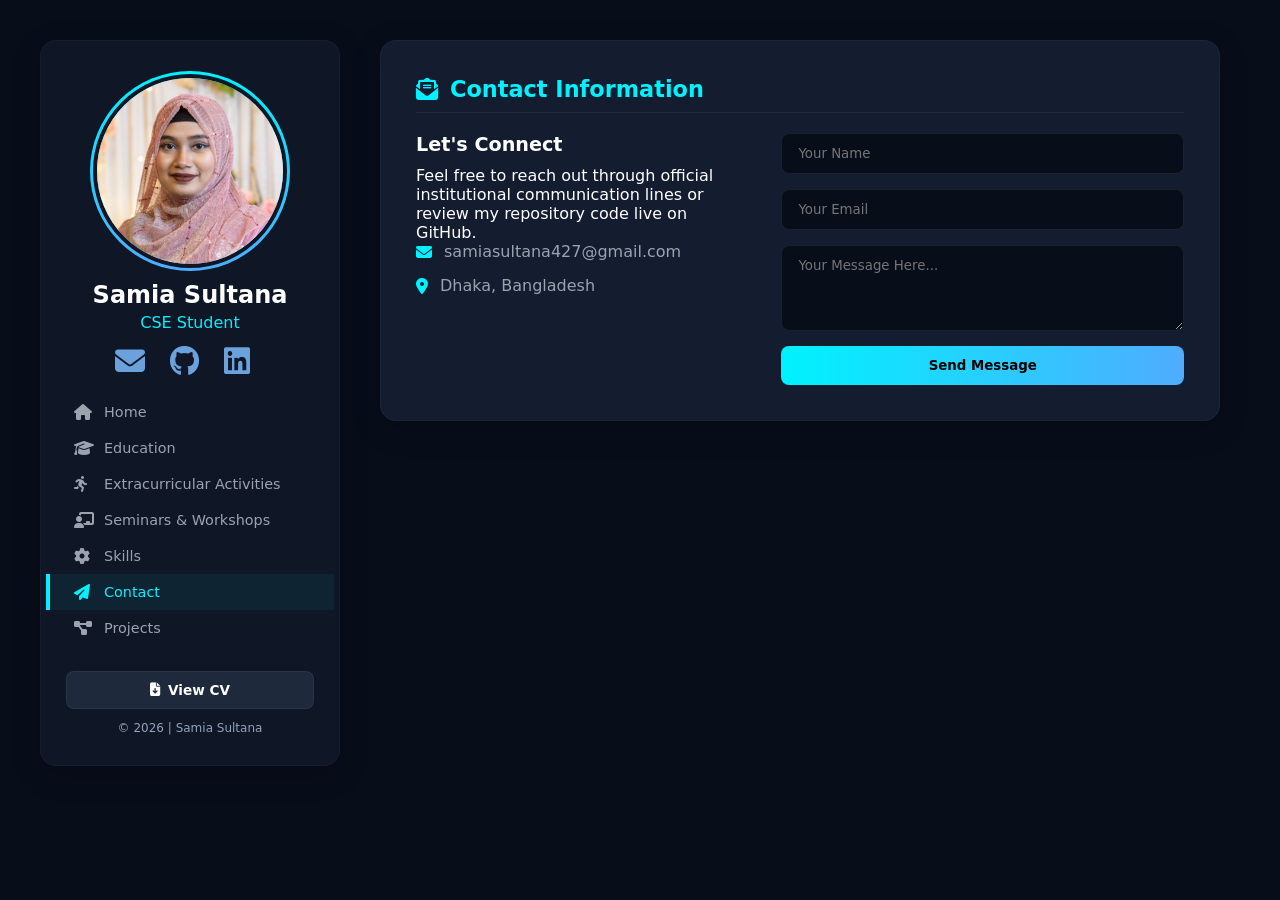
==== contact.html @ cfa30109 "Bring portfolio files to root for deployment" ====
<!DOCTYPE html>
<html lang="en">
<head>
    <meta charset="UTF-8">
    <meta name="viewport" content="width=device-width, initial-scale=1.0">
    <title>Contact | Samia Sultana</title>

    <link rel="stylesheet" href="style.css">
    <link rel="stylesheet" href="https://cloudflare.com">
    <link rel="stylesheet" href="https://cdnjs.cloudflare.com/ajax/libs/font-awesome/6.7.2/css/all.min.css">
</head>
<body>
    <div class="portfolio-layout">
        <aside class="sidebar">
            <div class="sidebar-header">
                <div class="avatar-box"><img src="assests/profile.jpg" alt="Samia Sultana"></div>
                <h2>Samia Sultana</h2>
                <p>CSE Student</p>
                  <div class="social-icons">
    
                        <!-- Gmail Link -->
                    	   <a href="mailto:samiasultana427@gmail.com">
                    	   <i class="fa-solid fa-envelope"></i>
                    	   </a>
        
       			   <!-- GitHub Link -->
       			   <a href="https://github.com/Samia3156" target="_blank">
           		   <i class="fa-brands fa-github"></i>
       		           </a>

        		   <!-- LinkedIn Link -->
        		   <a href="https://linkedin.com" target="_blank">
            		   <i class="fa-brands fa-linkedin"></i>
       			   </a>

        
                     </div>
            </div>
            <ul class="nav-menu">
                <li><a href="index.html"><i class="fas fa-home"></i> Home</a></li>
                <li><a href="education.html"><i class="fas fa-graduation-cap"></i> Education</a></li>
                <li><a href="extracurricular.html"><i class="fas fa-running"></i> Extracurricular Activities</a></li>
                <li><a href="seminars.html"><i class="fas fa-chalkboard-teacher"></i> Seminars & Workshops</a></li>
                <li><a href="skills.html"><i class="fas fa-cog"></i> Skills</a></li>
                <li><a href="contact.html" class="active"><i class="fas fa-paper-plane"></i> Contact</a></li>
                <li><a href="projects.html"><i class="fas fa-project-diagram"></i> Projects</a></li>
            </ul>
            <div class="sidebar-footer">
                <a href="assests/cv.pdf" target="_blank" class="cv-download-btn"><i class="fas fa-file-download"></i> View CV</a>
                <p>© 2026 | Samia Sultana</p>
            </div>
        </aside>

        <main class="main-content">
            <div class="content-container">
                <section class="dashboard-card">
                    <h2><i class="fas fa-envelope-open-text"></i> Contact Information</h2>
                    <div class="contact-split">
                        <div class="contact-details-box">
                            <h3>Let's Connect</h3>
                            <p>Feel free to reach out through official institutional communication lines or review my repository code live on GitHub.</p>
                            <div class="c-item"><i class="fas fa-envelope"></i> <span>samiasultana427@gmail.com</span></div>
                            <div class="c-item"><i class="fas fa-map-marker-alt"></i> <span>Dhaka, Bangladesh</span></div>
                        </div>
                        <form class="c-form" onsubmit="event.preventDefault(); alert('Message sent successfully!');">
                            <input type="text" placeholder="Your Name" required>
                            <input type="email" placeholder="Your Email" required>
                            <textarea rows="4" placeholder="Your Message Here..." required></textarea>
                            <button type="submit" class="send-btn">Send Message</button>
                        </form>
                    </div>
                </section>
            </div>
        </main>
    </div>
</body>
</html>
---- style.css ----
:root {
    --bg-base: #080d1a;
    --bg-sidebar: #0f1626;
    --bg-card: #141d30;
    --color-primary: #00f2fe;
    --color-secondary: #4facfe;
    --text-heading: #ffffff;
    --text-paragraph: #9ca3af;
    --sidebar-width: 300px;
}

* {
    margin: 0;
    padding: 0;
    box-sizing: border-box;
    font-family: 'Segoe UI', system-ui, -apple-system, sans-serif;
}

body {
    background-color: var(--bg-base);
    color: var(--text-heading);
    min-height: 100vh;
    display: flex;
    justify-content: center;
}

.portfolio-layout {
    max-width: 1200px;
    width: 100%;
    display: flex;
    padding: 40px 20px 40px 0px; 
    
    gap: 40px;
}

/* ---------------- SIDEBAR DESIGN (NOT FIXED - SCROLLS NATURAL) ---------------- */
.sidebar {
    width: var(--sidebar-width);
    background-color: var(--bg-sidebar);
    border: 1px solid rgba(255, 255, 255, 0.03);
    border-radius: 16px;
    padding: 30px 5px;
    display: flex;
    flex-direction: column;
    height: fit-content;
    box-shadow: 0 8px 30px rgba(0,0,0,0.2);
}

.sidebar-header { text-align: center; padding: 0 20px; }

.avatar-box {
    width: 200px; height: 200px;
    margin: 0 auto 10px;
    border-radius: 50%;
    padding: 3px;
    background: linear-gradient(to bottom, var(--color-primary), var(--color-secondary));
}

.avatar-box img {
    width: 100%; height: 100%;
    border-radius: 50%;
    object-fit: cover;
    border: 4px solid var(--bg-sidebar);
}

.sidebar-header h2 { font-size: 1.5rem; font-weight: 700; color: var(--text-heading); margin-bottom: 4px; }
.sidebar-header p { color: var(--color-primary); font-size: 1.0rem; font-weight: 500; margin-bottom: 12px; }

.social-links { 
    display: flex; 
    justify-content: center; 
    gap: 18px; /* আইকনগুলোর ভেতরের দূরত্ব */
    margin-top: 15px; /* CSE Student লাইনের থেকে নিচের দূরত্ব */
}

.social-icons a {
            font-size: 30px;
            margin-right: 15px;
            color: #6ba2db;
            text-decoration: none;
        }
        .social-icons a:hover {
            color: #0077b5; /* Hover color */
        }

/* Navigation Menu */
.nav-menu { list-style: none; margin-top: 15px; margin-bottom: 25px; }
.nav-menu a {
    display: flex; align-items: center; gap: 12px;
    color: var(--text-paragraph); text-decoration: none;
    padding: 10px 24px;
    font-size: 0.9rem; font-weight: 500;
    transition: all 0.2s;
    border-left: 4px solid transparent;
}
.nav-menu a i { font-size: 1rem; width: 18px; color: var(--text-paragraph); }

.nav-menu a:hover, .nav-menu a.active {
    background: rgba(0, 242, 254, 0.06);
    color: var(--color-primary);
    border-left: 4px solid var(--color-primary);
}
.nav-menu a:hover i, .nav-menu a.active i { color: var(--color-primary); }

/* Footer Copyright */
.sidebar-footer { padding: 0 20px; text-align: center; margin-top: auto; }
.sidebar-footer p { font-size: 0.75rem; color: #94a3b8; margin-top: 12px; font-weight: 500; }

.cv-download-btn {
    display: flex; align-items: center; justify-content: center; gap: 8px;
    background: #1e293b; color: #ffffff; text-decoration: none; padding: 10px;
    border-radius: 8px; font-weight: 600; font-size: 0.85rem; transition: all 0.3s;
    border: 1px solid rgba(255,255,255,0.05);
}
.cv-download-btn:hover { background: #0f172a; }

/* ---------------- MAIN CONTENT DESIGN ---------------- */
.main-content { flex: 1; }
.content-container { display: flex; flex-direction: column; gap: 30px; }

.dashboard-card {
    background-color: var(--bg-card);
    border: 1px solid rgba(255, 255, 255, 0.03);
    padding: 35px; border-radius: 16px;
    box-shadow: 0 8px 30px rgba(0,0,0,0.2);
}

.dashboard-card h2 { 
    font-size: 1.4rem; font-weight: 700; margin-bottom: 20px; 
    display: flex; align-items: center; gap: 12px; color: var(--color-primary); 
    border-bottom: 1px solid rgba(255,255,255,0.05); padding-bottom: 10px; 
}

/* Specific elements styles */
.hero-card h5 { color: var(--color-secondary); font-size: 0.95rem; text-transform: uppercase; letter-spacing: 2px; margin-bottom: 8px; }
.hero-card h1 { font-size: 2.8rem; margin-bottom: 8px; }
.hero-card h1 span { background: linear-gradient(to right, var(--color-primary), var(--color-secondary)); -webkit-background-clip: text; -webkit-text-fill-color: transparent; }
.hero-card h3 { color: var(--text-paragraph); font-size: 1.25rem; font-weight: 400; margin-bottom: 15px; }
.bio-text { color: var(--text-paragraph); line-height: 1.8; font-size: 1rem; margin-bottom: 15px; text-align: justify; }

.timeline-item { display: flex; gap: 20px; position: relative; padding-left: 5px; }
.time-dot { width: 12px; height: 12px; background: var(--color-primary); border-radius: 50%; margin-top: 6px; box-shadow: 0 0 10px var(--color-primary); }
.timeline-details h4 { font-size: 1.15rem; margin-bottom: 4px; }
.timeline-details .inst { color: var(--color-secondary); font-size: 0.9rem; margin-bottom: 10px; font-weight: 500; }
.timeline-details .desc { color: var(--text-paragraph); font-size: 0.95rem; line-height: 1.6; }

.bullet-list { list-style-type: square; margin-left: 20px; color: var(--text-paragraph); line-height: 1.8; font-size: 0.95rem; }
.skills-flex { display: flex; flex-wrap: wrap; gap: 10px; }
.skill-tag { background: rgba(79, 172, 254, 0.1); border: 1px solid rgba(79, 172, 254, 0.2); color: var(--color-secondary); padding: 8px 16px; border-radius: 6px; font-size: 0.9rem; font-weight: 500; }

/* Contact grid and Projects setup */
.contact-split { display: grid; grid-template-columns: 1fr 1.2fr; gap: 30px; }
.contact-details-box h3 { font-size: 1.2rem; margin-bottom: 10px; }
.c-item { display: flex; align-items: center; gap: 12px; color: var(--text-paragraph); margin-bottom: 15px; }
.c-item i { color: var(--color-primary); }
.c-form { display: flex; flex-direction: column; gap: 15px; }
.c-form input, .c-form textarea { width: 100%; background: var(--bg-base); border: 1px solid rgba(255,255,255,0.08); padding: 12px 16px; border-radius: 8px; color: #fff; outline: none; }
.c-form input:focus, .c-form textarea:focus { border-color: var(--color-primary); }
.send-btn { background: linear-gradient(to right, var(--color-primary), var(--color-secondary)); color: #000; padding: 12px; border: none; border-radius: 8px; font-weight: 700; cursor: pointer; }

.projects-grid { display: grid; grid-template-columns: 1fr 1fr; gap: 20px; }
.p-card { background: rgba(255,255,255,0.02); padding: 25px; border-radius: 12px; border: 1px solid rgba(255,255,255,0.03); }
.p-icon { font-size: 2rem; color: var(--color-primary); margin-bottom: 12px; }
.p-card h3 { font-size: 1.15rem; margin-bottom: 8px; }
.p-card p { color: var(--text-paragraph); font-size: 0.9rem; line-height: 1.6; margin-bottom: 15px; }
.p-badges { display: flex; gap: 8px; }
.badge { background: rgba(0, 242, 254, 0.1); color: var(--color-primary); padding: 4px 10px; border-radius: 4px; font-size: 0.8rem; font-weight: 600; }

@media (max-width: 900px) {
    .portfolio-layout { flex-direction: column; padding: 20px; }
    .sidebar { width: 100%; position: relative; height: auto; }
    .nav-menu { display: flex; flex-wrap: wrap; justify-content: center; }
    .nav-menu a { padding: 8px 16px; border-left: none; border-bottom: 3px solid transparent; }
    .nav-menu a:hover, .nav-menu a.active { border-left: none; border-bottom: 3px solid var(--color-primary); }
}
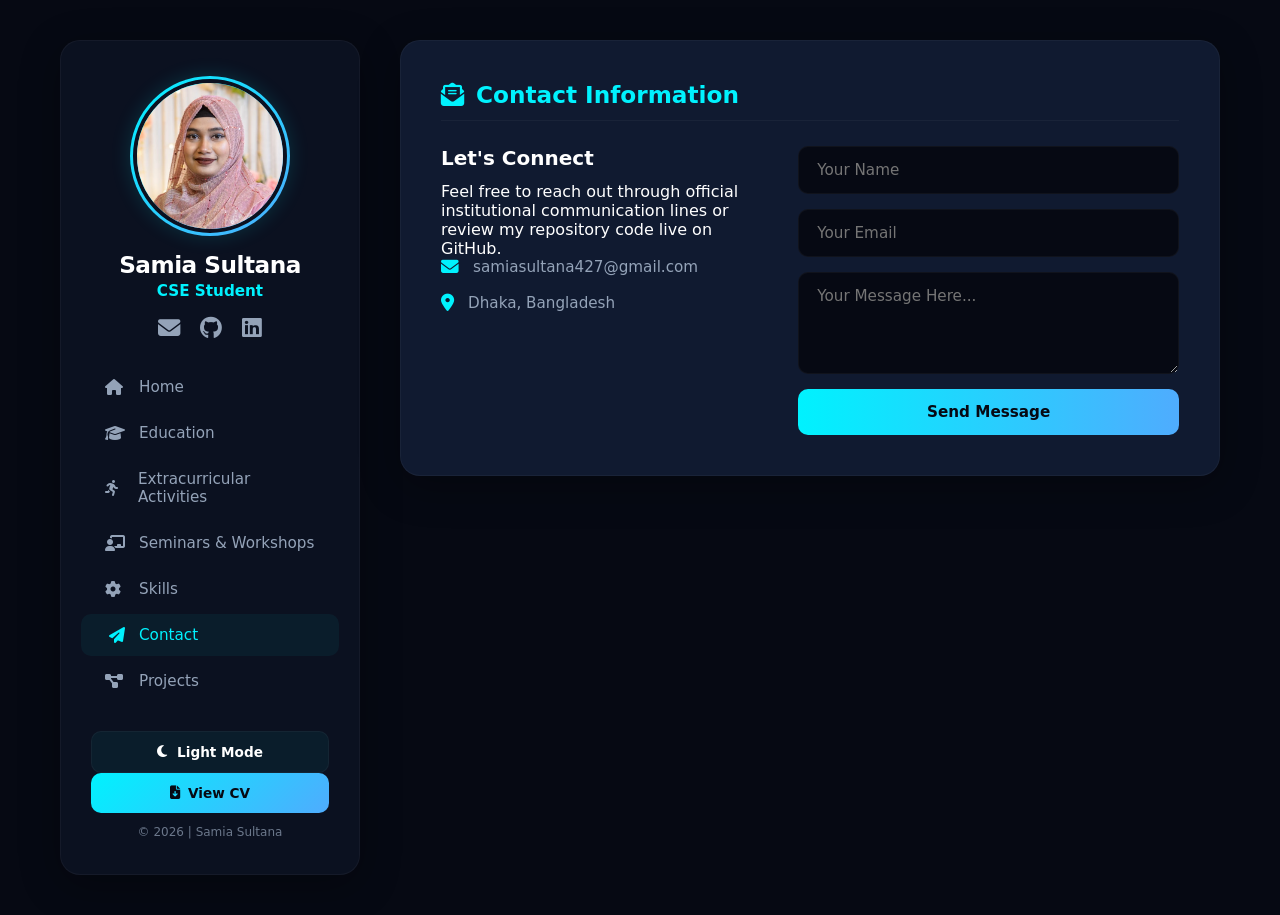
==== commit f8399eca: "Update theme mode" ====
--- a/contact.html
+++ b/contact.html
@@ -16,25 +16,20 @@
                 <div class="avatar-box"><img src="assests/profile.jpg" alt="Samia Sultana"></div>
                 <h2>Samia Sultana</h2>
                 <p>CSE Student</p>
-                  <div class="social-icons">
-    
-                        <!-- Gmail Link -->
-                    	   <a href="mailto:samiasultana427@gmail.com">
-                    	   <i class="fa-solid fa-envelope"></i>
-                    	   </a>
-        
-       			   <!-- GitHub Link -->
-       			   <a href="https://github.com/Samia3156" target="_blank">
-           		   <i class="fa-brands fa-github"></i>
-       		           </a>
-
-        		   <!-- LinkedIn Link -->
-        		   <a href="https://linkedin.com" target="_blank">
-            		   <i class="fa-brands fa-linkedin"></i>
-       			   </a>
-
-        
-                     </div>
+                <div class="social-icons">
+                    <!-- Gmail Link -->
+                    <a href="mailto:samiasultana427@gmail.com">
+                        <i class="fa-solid fa-envelope"></i>
+                    </a>
+                    <!-- GitHub Link -->
+                    <a href="https://github.com/Samia3156" target="_blank">
+                        <i class="fa-brands fa-github"></i>
+                    </a>
+                    <!-- LinkedIn Link -->
+                    <a href="https://linkedin.com" target="_blank">
+                        <i class="fa-brands fa-linkedin"></i>
+                    </a>
+                </div>
             </div>
             <ul class="nav-menu">
                 <li><a href="index.html"><i class="fas fa-home"></i> Home</a></li>
@@ -46,6 +41,13 @@
                 <li><a href="projects.html"><i class="fas fa-project-diagram"></i> Projects</a></li>
             </ul>
             <div class="sidebar-footer">
+                <!-- 🌟 থিম সুইচার বাটন এখানে যুক্ত করা হয়েছে -->
+                <div class="theme-switch-container">
+                    <button class="theme-toggle-btn" id="themeToggle">
+                        <i class="fas fa-moon"></i> <span>Light Mode</span>
+                    </button>
+                </div>
+
                 <a href="assests/cv.pdf" target="_blank" class="cv-download-btn"><i class="fas fa-file-download"></i> View CV</a>
                 <p>© 2026 | Samia Sultana</p>
             </div>
@@ -73,5 +75,33 @@
             </div>
         </main>
     </div>
+
+    <!-- 🔮 থিম পরিবর্তনের ইন্টেলিজেন্ট জাভাস্ক্রিপ্ট স্ক্রিপ্ট -->
+    <script>
+    const themeToggleBtn = document.getElementById('themeToggle');
+    const currentTheme = localStorage.getItem('theme') || 'dark';
+
+    // বুটস্ট্র্যাপ থিম মেমোরি কনফিগারেশন
+    document.documentElement.setAttribute('data-theme', currentTheme);
+    updateToggleInterface(currentTheme);
+
+    themeToggleBtn.addEventListener('click', () => {
+        let theme = document.documentElement.getAttribute('data-theme');
+        let newTheme = theme === 'dark' ? 'light' : 'dark';
+        
+        document.documentElement.setAttribute('data-theme', newTheme);
+        localStorage.setItem('theme', newTheme);
+        updateToggleInterface(newTheme);
+    });
+
+    function updateToggleInterface(theme) {
+        if (theme === 'light') {
+            themeToggleBtn.innerHTML = '<i class="fas fa-sun"></i> <span>Dark Mode</span>';
+        } else {
+            themeToggleBtn.innerHTML = '<i class="fas fa-moon"></i> <span>Light Mode</span>';
+        }
+    }
+</script>
+
 </body>
 </html>
--- a/style.css
+++ b/style.css
@@ -1,19 +1,45 @@
+/* ---------------- PREMIUM THEME SYSTEM ---------------- */
 :root {
-    --bg-base: #080d1a;
-    --bg-sidebar: #0f1626;
-    --bg-card: #141d30;
+    /* 🌙 ডার্ক মোড - ম্যাট ব্ল্যাক ও সায়ান-ব্লু ভাইব */
+    --bg-base: #060913;
+    --bg-sidebar: #0b1120;
+    --bg-card: #101a30;
     --color-primary: #00f2fe;
     --color-secondary: #4facfe;
     --text-heading: #ffffff;
-    --text-paragraph: #9ca3af;
+    --text-paragraph: #94a3b8;
+    --border-color: rgba(255, 255, 255, 0.04);
+    --nav-hover: rgba(0, 242, 254, 0.05);
+    --badge-bg: rgba(0, 242, 254, 0.08);
     --sidebar-width: 300px;
-}
-
+    --shadow-premium: 0 10px 40px rgba(0, 0, 0, 0.3);
+}
+
+[data-theme="light"] {
+    /* ☀️ লাইট মোড - মিনিমাল ক্লিন ও সফট ব্লু ভাইব */
+    --bg-base: #f8fafc;
+    --bg-sidebar: #ffffff;
+    --bg-card: #ffffff;
+    --color-primary: #0284c7;
+    --color-secondary: #0ea5e9;
+    --text-heading: #0f172a;
+    --text-paragraph: #475569;
+    --border-color: #e2e8f0;
+    --nav-hover: #f1f5f9;
+    --badge-bg: #e0f2fe;
+    --shadow-premium: 0 10px 30px rgba(2, 132, 199, 0.04);
+}
+
+/* 全 (Global) Reset & Keyframe Animation */
 * {
     margin: 0;
     padding: 0;
     box-sizing: border-box;
     font-family: 'Segoe UI', system-ui, -apple-system, sans-serif;
+    transition: background-color 0.4s cubic-bezier(0.4, 0, 0.2, 1), 
+                border-color 0.4s cubic-bezier(0.4, 0, 0.2, 1), 
+                color 0.4s cubic-bezier(0.4, 0, 0.2, 1), 
+                box-shadow 0.4s cubic-bezier(0.4, 0, 0.2, 1);
 }
 
 body {
@@ -22,38 +48,56 @@
     min-height: 100vh;
     display: flex;
     justify-content: center;
+    overflow-x: hidden;
 }
 
 .portfolio-layout {
     max-width: 1200px;
     width: 100%;
     display: flex;
-    padding: 40px 20px 40px 0px; 
-    
+    padding: 40px 20px; 
     gap: 40px;
 }
 
-/* ---------------- SIDEBAR DESIGN (NOT FIXED - SCROLLS NATURAL) ---------------- */
+/* ✨ স্মুথ এন্ট্রান্স অ্যানিমেশন ক্লাস */
+.reveal-anim {
+    animation: fadeUp 0.6s cubic-bezier(0.16, 1, 0.3, 1) forwards;
+    opacity: 0;
+}
+
+@keyframes fadeUp {
+    from {
+        opacity: 0;
+        transform: translateY(20px);
+    }
+    to {
+        opacity: 1;
+        transform: translateY(0);
+    }
+}
+
+/* ---------------- SIDEBAR (MICRO-INTERACTION) ---------------- */
 .sidebar {
     width: var(--sidebar-width);
     background-color: var(--bg-sidebar);
-    border: 1px solid rgba(255, 255, 255, 0.03);
-    border-radius: 16px;
-    padding: 30px 5px;
+    border: 1px solid var(--border-color);
+    border-radius: 20px;
+    padding: 35px 10px;
     display: flex;
     flex-direction: column;
     height: fit-content;
-    box-shadow: 0 8px 30px rgba(0,0,0,0.2);
+    box-shadow: var(--shadow-premium);
 }
 
 .sidebar-header { text-align: center; padding: 0 20px; }
 
 .avatar-box {
-    width: 200px; height: 200px;
-    margin: 0 auto 10px;
+    width: 160px; height: 160px;
+    margin: 0 auto 15px;
     border-radius: 50%;
     padding: 3px;
-    background: linear-gradient(to bottom, var(--color-primary), var(--color-secondary));
+    background: linear-gradient(135deg, var(--color-primary), var(--color-secondary));
+    box-shadow: 0 0 20px rgba(0, 242, 254, 0.15);
 }
 
 .avatar-box img {
@@ -63,113 +107,322 @@
     border: 4px solid var(--bg-sidebar);
 }
 
-.sidebar-header h2 { font-size: 1.5rem; font-weight: 700; color: var(--text-heading); margin-bottom: 4px; }
-.sidebar-header p { color: var(--color-primary); font-size: 1.0rem; font-weight: 500; margin-bottom: 12px; }
-
-.social-links { 
-    display: flex; 
-    justify-content: center; 
-    gap: 18px; /* আইকনগুলোর ভেতরের দূরত্ব */
-    margin-top: 15px; /* CSE Student লাইনের থেকে নিচের দূরত্ব */
-}
-
-.social-icons a {
-            font-size: 30px;
-            margin-right: 15px;
-            color: #6ba2db;
-            text-decoration: none;
-        }
-        .social-icons a:hover {
-            color: #0077b5; /* Hover color */
-        }
-
-/* Navigation Menu */
-.nav-menu { list-style: none; margin-top: 15px; margin-bottom: 25px; }
+.sidebar-header h2 { font-size: 1.45rem; font-weight: 700; color: var(--text-heading); margin-bottom: 4px; letter-spacing: -0.5px; }
+.sidebar-header p { color: var(--color-primary); font-size: 0.95rem; font-weight: 600; margin-bottom: 12px; }
+
+/* Social Icons Active Hover */
+.social-icons { display: flex; justify-content: center; gap: 20px; margin-top: 15px; }
+.social-icons a { font-size: 1.4rem; color: var(--text-paragraph); text-decoration: none; transition: transform 0.2s, color 0.2s; }
+.social-icons a:hover { color: var(--color-primary); transform: scale(1.15); }
+
+/* Nav Links Dynamic Indicators */
+.nav-menu { list-style: none; margin-top: 25px; margin-bottom: 25px; }
+.nav-menu li { margin-bottom: 4px; }
 .nav-menu a {
-    display: flex; align-items: center; gap: 12px;
+    display: flex; align-items: center; gap: 14px;
     color: var(--text-paragraph); text-decoration: none;
-    padding: 10px 24px;
-    font-size: 0.9rem; font-weight: 500;
-    transition: all 0.2s;
-    border-left: 4px solid transparent;
-}
-.nav-menu a i { font-size: 1rem; width: 18px; color: var(--text-paragraph); }
+    padding: 12px 24px;
+    font-size: 0.95rem; font-weight: 500;
+    border-radius: 10px;
+    margin: 0 10px;
+    transition: all 0.25s ease;
+}
+.nav-menu a i { font-size: 1rem; width: 20px; color: var(--text-paragraph); transition: color 0.25s; }
 
 .nav-menu a:hover, .nav-menu a.active {
-    background: rgba(0, 242, 254, 0.06);
+    background: var(--nav-hover);
     color: var(--color-primary);
-    border-left: 4px solid var(--color-primary);
 }
 .nav-menu a:hover i, .nav-menu a.active i { color: var(--color-primary); }
 
-/* Footer Copyright */
+/* Theme Swapper */
+.theme-toggle-container { padding: 0 20px; margin-bottom: 15px; }
+.theme-toggle-btn {
+    width: 100%; display: flex; align-items: center; justify-content: center; gap: 10px;
+    background: var(--nav-hover); color: var(--text-heading); border: 1px solid var(--border-color);
+    padding: 12px; border-radius: 10px; font-weight: 600; font-size: 0.85rem; cursor: pointer;
+    transition: border-color 0.2s, transform 0.2s;
+}
+.theme-toggle-btn:hover { border-color: var(--color-primary); transform: translateY(-1px); }
+
 .sidebar-footer { padding: 0 20px; text-align: center; margin-top: auto; }
-.sidebar-footer p { font-size: 0.75rem; color: #94a3b8; margin-top: 12px; font-weight: 500; }
+.sidebar-footer p { font-size: 0.75rem; color: var(--text-paragraph); margin-top: 12px; font-weight: 500; opacity: 0.7; }
 
 .cv-download-btn {
     display: flex; align-items: center; justify-content: center; gap: 8px;
-    background: #1e293b; color: #ffffff; text-decoration: none; padding: 10px;
-    border-radius: 8px; font-weight: 600; font-size: 0.85rem; transition: all 0.3s;
-    border: 1px solid rgba(255,255,255,0.05);
-}
-.cv-download-btn:hover { background: #0f172a; }
-
-/* ---------------- MAIN CONTENT DESIGN ---------------- */
+    background: linear-gradient(135deg, var(--color-primary), var(--color-secondary)); 
+    color: #060913; text-decoration: none; padding: 12px;
+    border-radius: 10px; font-weight: 700; font-size: 0.85rem; transition: transform 0.2s, box-shadow 0.2s;
+}
+[data-theme="light"] .cv-download-btn { color: #ffffff; }
+.cv-download-btn:hover { transform: translateY(-2px); box-shadow: 0 5px 15px rgba(0, 242, 254, 0.2); }
+
+/* ---------------- MAIN CARDS (MODERN LAYOUT) ---------------- */
 .main-content { flex: 1; }
 .content-container { display: flex; flex-direction: column; gap: 30px; }
 
 .dashboard-card {
     background-color: var(--bg-card);
+    border: 1px solid var(--border-color);
+    padding: 40px; border-radius: 20px;
+    box-shadow: var(--shadow-premium);
+}
+.dashboard-card h2 { 
+    font-size: 1.45rem; font-weight: 700; margin-bottom: 25px; 
+    display: flex; align-items: center; gap: 12px; color: var(--color-primary); 
+    border-bottom: 1px solid var(--border-color); padding-bottom: 12px; 
+}
+
+/* Typography Enhancements */
+.hero-card h5 { color: var(--color-secondary); font-size: 0.9rem; text-transform: uppercase; letter-spacing: 2.5px; margin-bottom: 10px; font-weight: 600; }
+.hero-card h1 { font-size: 3rem; margin-bottom: 10px; font-weight: 800; letter-spacing: -0.5px; color: var(--text-heading); }
+.hero-card h1 span { background: linear-gradient(to right, var(--color-primary), var(--color-secondary)); -webkit-background-clip: text; -webkit-text-fill-color: transparent; }
+.hero-card h3 { color: var(--text-paragraph); font-size: 1.3rem; font-weight: 400; margin-bottom: 20px; }
+.bio-text { color: var(--text-paragraph); line-height: 1.85; font-size: 1rem; margin-bottom: 15px; text-align: justify; }
+
+/* Interactive Badges & Tags */
+.hobbies-grid { display: flex; flex-wrap: wrap; gap: 12px; margin-top: 15px; }
+.hobby-tag { 
+    background: var(--badge-bg); border: 1px solid var(--border-color); color: var(--color-secondary); 
+    padding: 12px 22px; border-radius: 12px; font-size: 0.95rem; font-weight: 600;
+    transition: transform 0.2s, background-color 0.2s;
+}
+.hobby-tag:hover { transform: translateY(-3px); background: var(--nav-hover); }
+.icon-pink { color: #ff4757; }
+
+/* Timeline Structure */
+.timeline-item { display: flex; gap: 24px; position: relative; padding-bottom: 25px; }
+.timeline-item:last-child { padding-bottom: 0; }
+.timeline-item::after {
+    content: ''; position: absolute; left: 6px; top: 20px; bottom: -10px;
+    width: 2px; background: var(--border-color);
+}
+.timeline-item:last-child::after { display: none; }
+
+.time-dot { width: 14px; height: 14px; background: var(--color-primary); border-radius: 50%; margin-top: 6px; box-shadow: 0 0 12px var(--color-primary); z-index: 2; }
+.timeline-details h4 { font-size: 1.2rem; margin-bottom: 4px; color: var(--text-heading); font-weight: 600; }
+.timeline-details .inst { color: var(--color-secondary); font-size: 0.9rem; margin-bottom: 10px; font-weight: 500; }
+.timeline-details .desc { color: var(--text-paragraph); font-size: 0.95rem; line-height: 1.65; }
+
+/* Skills Matrix */
+.skills-flex { display: flex; flex-wrap: wrap; gap: 12px; }
+.skill-tag { 
+    background: var(--badge-bg); border: 1px solid var(--border-color); color: var(--text-heading); 
+    padding: 10px 18px; border-radius: 10px; font-size: 0.9rem; font-weight: 500;
+    transition: transform 0.2s;
+}
+.skill-tag:hover { transform: scale(1.05); border-color: var(--color-primary); color: var(--color-primary); }
+
+/* Grid Arrangements */
+.contact-split { display: grid; grid-template-columns: 1fr 1.2fr; gap: 40px; }
+.contact-details-box h3 { font-size: 1.25rem; margin-bottom: 12px; color: var(--text-heading); }
+.c-item { display: flex; align-items: center; gap: 14px; color: var(--text-paragraph); margin-bottom: 18px; font-size: 0.95rem; }
+.c-item i { color: var(--color-primary); font-size: 1.1rem; }
+
+.c-form { display: flex; flex-direction: column; gap: 15px; }
+.c-form input, .c-form textarea { width: 100%; background: var(--bg-base); border: 1px solid var(--border-color); padding: 14px 18px; border-radius: 10px; color: var(--text-heading); font-size: 0.95rem; outline: none; transition: border-color 0.2s; }
+.c-form input:focus, .c-form textarea:focus { border-color: var(--color-primary); }
+.send-btn { background: linear-gradient(to right, var(--color-primary), var(--color-secondary)); color: #060913; padding: 14px; border: none; border-radius: 10px; font-weight: 700; font-size: 0.95rem; cursor: pointer; transition: opacity 0.2s; }
+.send-btn:hover { opacity: 0.95; }
+
+/* 🌟 প্রজেক্ট কার্ড হোভার ম্যাজিক */
+/* ---------------- 🌟 প্রজেক্ট কার্ডের আসল চকমকে ডিজাইন (RESTORED & UPGRADED) ---------------- */
+.projects-grid { 
+    display: grid; 
+    grid-template-columns: 1fr 1fr; 
+    gap: 20px; 
+}
+
+.p-card { 
+    background: rgba(255, 255, 255, 0.02); /* আপনার আসল হালকা স্বচ্ছ ডার্ক টোন */
+    padding: 25px; 
+    border-radius: 12px; 
     border: 1px solid rgba(255, 255, 255, 0.03);
-    padding: 35px; border-radius: 16px;
     box-shadow: 0 8px 30px rgba(0,0,0,0.2);
-}
-
-.dashboard-card h2 { 
-    font-size: 1.4rem; font-weight: 700; margin-bottom: 20px; 
-    display: flex; align-items: center; gap: 12px; color: var(--color-primary); 
-    border-bottom: 1px solid rgba(255,255,255,0.05); padding-bottom: 10px; 
-}
-
-/* Specific elements styles */
-.hero-card h5 { color: var(--color-secondary); font-size: 0.95rem; text-transform: uppercase; letter-spacing: 2px; margin-bottom: 8px; }
-.hero-card h1 { font-size: 2.8rem; margin-bottom: 8px; }
-.hero-card h1 span { background: linear-gradient(to right, var(--color-primary), var(--color-secondary)); -webkit-background-clip: text; -webkit-text-fill-color: transparent; }
-.hero-card h3 { color: var(--text-paragraph); font-size: 1.25rem; font-weight: 400; margin-bottom: 15px; }
-.bio-text { color: var(--text-paragraph); line-height: 1.8; font-size: 1rem; margin-bottom: 15px; text-align: justify; }
-
-.timeline-item { display: flex; gap: 20px; position: relative; padding-left: 5px; }
-.time-dot { width: 12px; height: 12px; background: var(--color-primary); border-radius: 50%; margin-top: 6px; box-shadow: 0 0 10px var(--color-primary); }
-.timeline-details h4 { font-size: 1.15rem; margin-bottom: 4px; }
-.timeline-details .inst { color: var(--color-secondary); font-size: 0.9rem; margin-bottom: 10px; font-weight: 500; }
-.timeline-details .desc { color: var(--text-paragraph); font-size: 0.95rem; line-height: 1.6; }
-
-.bullet-list { list-style-type: square; margin-left: 20px; color: var(--text-paragraph); line-height: 1.8; font-size: 0.95rem; }
-.skills-flex { display: flex; flex-wrap: wrap; gap: 10px; }
-.skill-tag { background: rgba(79, 172, 254, 0.1); border: 1px solid rgba(79, 172, 254, 0.2); color: var(--color-secondary); padding: 8px 16px; border-radius: 6px; font-size: 0.9rem; font-weight: 500; }
-
-/* Contact grid and Projects setup */
-.contact-split { display: grid; grid-template-columns: 1fr 1.2fr; gap: 30px; }
-.contact-details-box h3 { font-size: 1.2rem; margin-bottom: 10px; }
-.c-item { display: flex; align-items: center; gap: 12px; color: var(--text-paragraph); margin-bottom: 15px; }
-.c-item i { color: var(--color-primary); }
-.c-form { display: flex; flex-direction: column; gap: 15px; }
-.c-form input, .c-form textarea { width: 100%; background: var(--bg-base); border: 1px solid rgba(255,255,255,0.08); padding: 12px 16px; border-radius: 8px; color: #fff; outline: none; }
-.c-form input:focus, .c-form textarea:focus { border-color: var(--color-primary); }
-.send-btn { background: linear-gradient(to right, var(--color-primary), var(--color-secondary)); color: #000; padding: 12px; border: none; border-radius: 8px; font-weight: 700; cursor: pointer; }
-
-.projects-grid { display: grid; grid-template-columns: 1fr 1fr; gap: 20px; }
-.p-card { background: rgba(255,255,255,0.02); padding: 25px; border-radius: 12px; border: 1px solid rgba(255,255,255,0.03); }
-.p-icon { font-size: 2rem; color: var(--color-primary); margin-bottom: 12px; }
-.p-card h3 { font-size: 1.15rem; margin-bottom: 8px; }
-.p-card p { color: var(--text-paragraph); font-size: 0.9rem; line-height: 1.6; margin-bottom: 15px; }
-.p-badges { display: flex; gap: 8px; }
-.badge { background: rgba(0, 242, 254, 0.1); color: var(--color-primary); padding: 4px 10px; border-radius: 4px; font-size: 0.8rem; font-weight: 600; }
-
+    position: relative;
+    overflow: hidden;
+    transition: transform 0.3s cubic-bezier(0.16, 1, 0.3, 1), border-color 0.3s, box-shadow 0.3s;
+}
+
+/* হোভার করলে আপনার আসল সায়ান রঙের গ্লোয়িং বর্ডার এফেক্ট ফিরে আসবে */
+.p-card:hover { 
+    transform: translateY(-5px); 
+    border-color: var(--color-primary); /* #00f2fe সায়ান বর্ডার */
+    box-shadow: 0 10px 30px rgba(0, 242, 254, 0.08); /* হালকা সায়ান গ্লো */
+}
+
+/* লাইট মোডে কার্ডের ব্যাকগ্রাউন্ড অ্যাডজাস্টমেন্ট */
+[data-theme="light"] .p-card {
+    background: #ffffff;
+    border-color: #e2e8f0;
+}
+[data-theme="light"] .p-card:hover {
+    border-color: var(--color-primary);
+    box-shadow: 0 10px 25px rgba(2, 132, 199, 0.1);
+}
+
+.p-icon { 
+    font-size: 2rem; 
+    color: var(--color-primary); 
+    margin-bottom: 12px; 
+    transition: transform 0.3s; 
+}
+.p-card:hover .p-icon { 
+    transform: scale(1.1); 
+}
+
+.p-card h3 { 
+    font-size: 1.15rem; 
+    margin-bottom: 8px; 
+    font-weight: 700;
+    color: var(--text-heading);
+}
+
+.p-card p { 
+    color: var(--text-paragraph); 
+    font-size: 0.9rem; 
+    line-height: 1.6; 
+    margin-bottom: 15px; 
+}
+
+/* আপনার আগের সেই উজ্জ্বল সায়ান রঙের ব্যাজসমূহ */
+.p-badges { 
+    display: flex; 
+    flex-wrap: wrap; 
+    gap: 8px; 
+}
+
+.badge { 
+    background: rgba(0, 242, 254, 0.1); /* আসল সায়ান ১০% ট্রান্সপারেন্ট ব্যাকগ্রাউন্ড */
+    color: var(--color-primary); /* টেক্সট কালার খাঁটি সায়ান #00f2fe */
+    padding: 4px 10px; 
+    border-radius: 4px; 
+    font-size: 0.8rem; 
+    font-weight: 600; 
+    border: 1px solid rgba(0, 242, 254, 0.15);
+    transition: all 0.2s;
+}
+
+.p-card:hover .badge {
+    background: var(--color-primary);
+    color: #060913; /* হোভার করলে ব্যাজ সলিড সায়ান হবে এবং ভেতরের টেক্সট ডার্ক হবে, যা দেখতে দারুণ লাগে */
+}
+
+[data-theme="light"] .badge {
+    background: #e0f2fe;
+    color: #0284c7;
+    border-color: #bae6fd;
+}
+[data-theme="light"] .p-card:hover .badge {
+    background: var(--color-primary);
+    color: #ffffff;
+}
+
+/* রেসপন্সিভ ব্রেকপয়েন্ট */
 @media (max-width: 900px) {
     .portfolio-layout { flex-direction: column; padding: 20px; }
-    .sidebar { width: 100%; position: relative; height: auto; }
+    .sidebar { width: 100%; }
     .nav-menu { display: flex; flex-wrap: wrap; justify-content: center; }
-    .nav-menu a { padding: 8px 16px; border-left: none; border-bottom: 3px solid transparent; }
-    .nav-menu a:hover, .nav-menu a.active { border-left: none; border-bottom: 3px solid var(--color-primary); }
-}
+    .nav-menu a { padding: 10px 16px; }
+    .contact-split, .projects-grid { grid-template-columns: 1fr; }
+}
+
+
+
+/* ---------------- 🚀 PREMIUM MICRO-ANIMATIONS ---------------- */
+
+/* ১. টাইমলাইন ডট গ্লো পালস অ্যানিমেশন */
+.time-dot {
+    position: relative;
+    animation: pulseGlow 2s infinite ease-in-out;
+}
+
+@keyframes pulseGlow {
+    0% {
+        box-shadow: 0 0 0 0 rgba(0, 242, 254, 0.7);
+    }
+    70% {
+        box-shadow: 0 0 0 8px rgba(0, 242, 254, 0);
+    }
+    100% {
+        box-shadow: 0 0 0 0 rgba(0, 242, 254, 0);
+    }
+}
+
+/* লাইট মোডে পালস কালার অ্যাডজাস্টমেন্ট */
+[data-theme="light"] .time-dot {
+    animation: pulseGlowLight 2s infinite ease-in-out;
+}
+@keyframes pulseGlowLight {
+    0% { box-shadow: 0 0 0 0 rgba(2, 132, 199, 0.6); }
+    70% { box-shadow: 0 0 0 8px rgba(2, 132, 199, 0); }
+    100% { box-shadow: 0 0 0 0 rgba(2, 132, 199, 0); }
+}
+
+/* ২. নেভিগেশন মেনু আইকন স্লাইড এফেক্ট */
+.nav-menu a {
+    transition: all 0.3s cubic-bezier(0.25, 1, 0.5, 1);
+}
+.nav-menu a i {
+    transition: transform 0.3s cubic-bezier(0.25, 1, 0.5, 1), color 0.3s;
+}
+.nav-menu a:hover i, .nav-menu a.active i {
+    transform: translateX(4px); /* হোভার করলে আইকন ৪ পিক্সেল ডানদিকে সরবে */
+}
+
+/* ৩. সোশ্যাল মিডিয়া বাউন্স এফেক্ট */
+.social-icons a {
+    transition: transform 0.4s cubic-bezier(0.175, 0.885, 0.32, 1.275), color 0.3s;
+}
+.social-icons a:hover {
+    transform: translateY(-5px) scale(1.12); /* আলতো করে উপরে বাউন্স করবে */
+}
+
+/* ৪. সিভি ডাউনলোড বাটনের শিমার এফেক্ট */
+.cv-download-btn {
+    position: relative;
+    overflow: hidden;
+}
+.cv-download-btn::before {
+    content: '';
+    position: absolute;
+    top: 0;
+    left: -100%;
+    width: 50%;
+    height: 100%;
+    background: linear-gradient(
+        to right,
+        rgba(255, 255, 255, 0) 0%,
+        rgba(255, 255, 255, 0.3) 50%,
+        rgba(255, 255, 255, 0) 100%
+    );
+    transform: skewX(-25deg);
+    transition: none;
+}
+.cv-download-btn:hover::before {
+    animation: shimmerEffect 0.8s ease-in-out;
+}
+
+@keyframes shimmerEffect {
+    100% {
+        left: 150%;
+    }
+}
+
+/* ৫. কন্টাক্ট ফর্ম এবং বাটন গ্লো */
+.c-form input, .c-form textarea {
+    transition: all 0.3s ease;
+}
+.c-form input:focus, .c-form textarea:focus {
+    box-shadow: 0 0 15px rgba(0, 242, 254, 0.15);
+    transform: translateY(-1px);
+}
+.send-btn {
+    transition: all 0.3s cubic-bezier(0.25, 1, 0.5, 1);
+}
+.send-btn:hover {
+    transform: translateY(-2px);
+    box-shadow: 0 8px 25px rgba(0, 242, 254, 0.25);
+}
+
+
